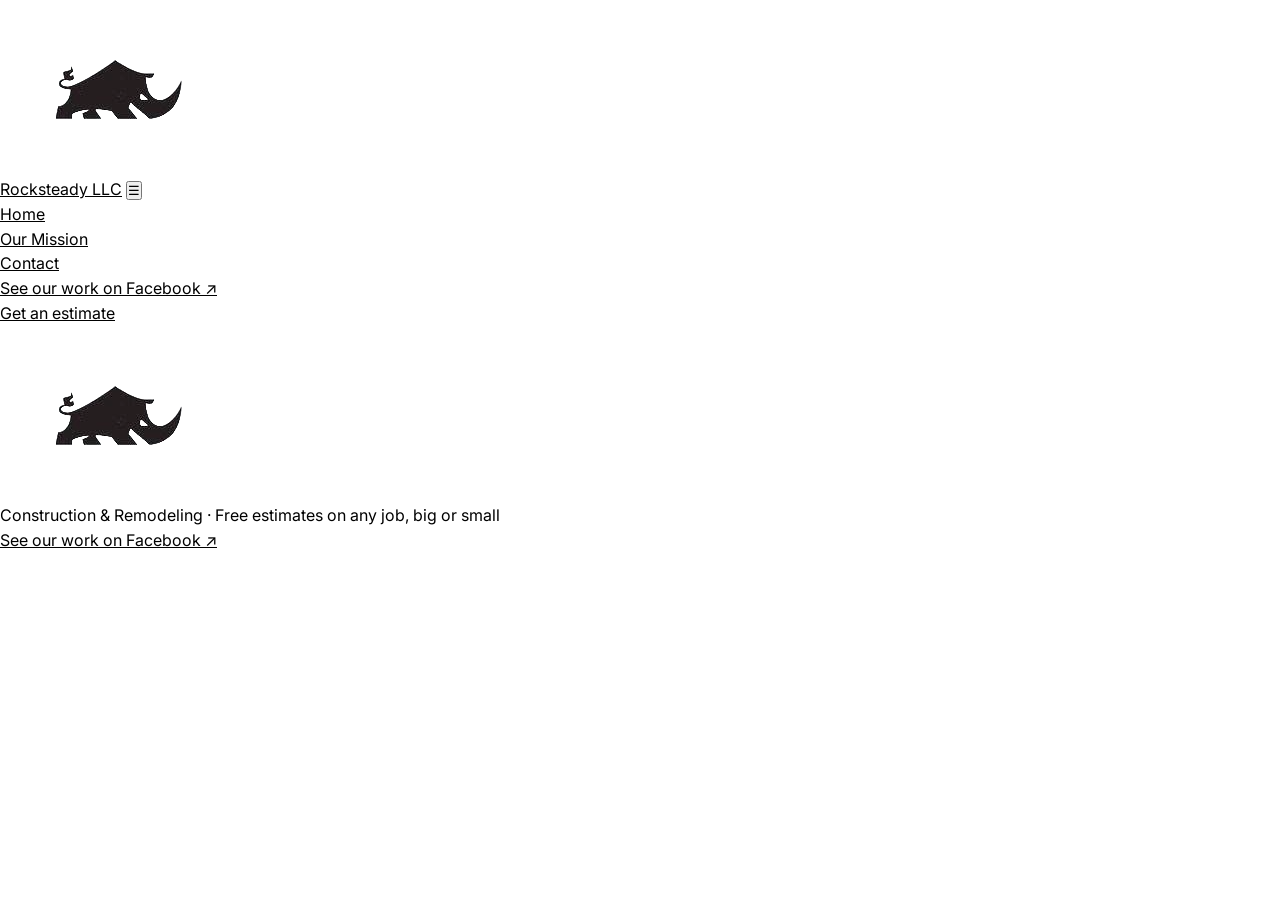
==== contact.html @ 081a8885 "Initial commit" ====
<!DOCTYPE html>
<html lang="en">
<head>
<meta charset="UTF-8">
<meta name="viewport" content="width=device-width, initial-scale=1.0">
<title>Contact Us - TEMPLATE PAGE</title>
<link rel="stylesheet" href="css/styles.css">
</head>
<body data-page="contact">

<header><div id="nav-root"></div></header>

<main>
  <div id="contact-intro-root"></div>
  <div id="contact-body-root"></div>
</main>

<div id="footer-root"></div>

<script src="js/site.js"></script>
<script src="js/contact.js"></script>
</body>
</html>
---- css/styles.css ----
@import url('https://fonts.googleapis.com/css2?family=Archivo:wght@700;900&family=Inter:wght@400;500;600&family=IBM+Plex+Mono:wght@400;500&display=swap');

:root {
  --color-bg: #fafafa;
  --color-text: #1a1a1a;
  --teal: #0d9488;
  --deep-teal: #115e59;
  --aqua: #2dd4bf;
  --muted-blue: #6b7280;
  --line: rgba(36,39,43,0.14);
}

*{box-sizing:border-box; margin:0; padding:0;}

html{scroll-behavior:smooth;}

body{
  font-family:'Inter', sans-serif;
  color:var(--charcoal);
  background:var(--offwhite);
  line-height:1.55;
  -webkit-font-smoothing:antialiased;
}

h1,h2,h3{font-family:'Archivo', sans-serif; font-weight:900; letter-spacing:-0.01em;}

.mono{font-family:'IBM Plex Mono', monospace;}

a{color:inherit;}

img{max-width:100%; display:block;}

a:focus-visible, button:focus-visible{
  outline:3px solid var(--muted-blue);
  outline-offset:3px;
}
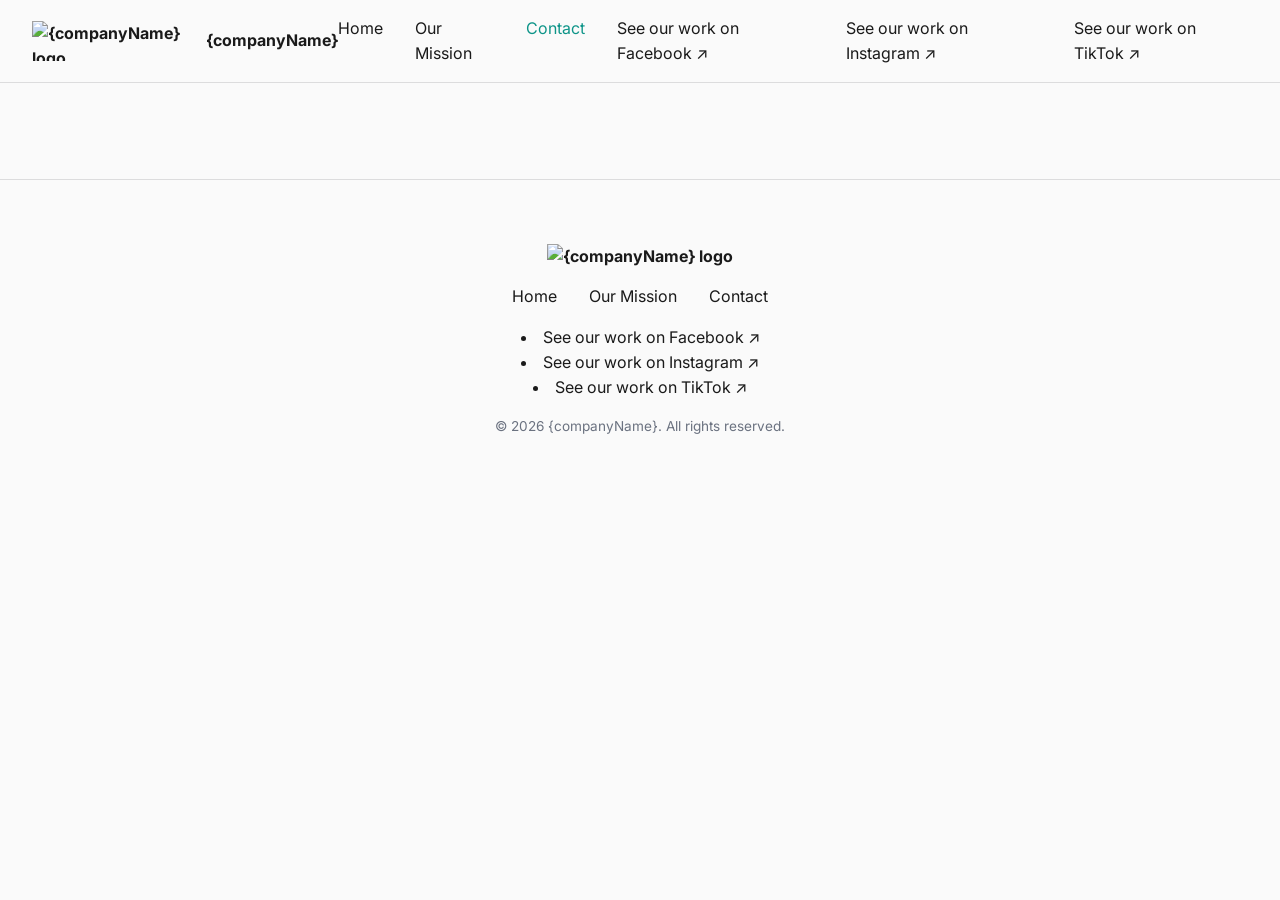
==== commit 0a466b5a: "set up home page and necessary base css styling" ====
--- a/contact.html
+++ b/contact.html
@@ -3,7 +3,7 @@
 <head>
 <meta charset="UTF-8">
 <meta name="viewport" content="width=device-width, initial-scale=1.0">
-<title>Contact Us - TEMPLATE PAGE</title>
+<title>Contact Us - {{COMPANY_NAME}}</title>
 <link rel="stylesheet" href="css/styles.css">
 </head>
 <body data-page="contact">
--- a/css/styles.css
+++ b/css/styles.css
@@ -1,36 +1,290 @@
+/* ============================================================
+   FONTS
+   ============================================================ */
 @import url('https://fonts.googleapis.com/css2?family=Archivo:wght@700;900&family=Inter:wght@400;500;600&family=IBM+Plex+Mono:wght@400;500&display=swap');
 
+
+/* ============================================================
+   1. GLOBAL VARIABLES
+   Change these once here to reskin an entire site.
+   ============================================================ */
 :root {
   --color-bg: #fafafa;
   --color-text: #1a1a1a;
-  --teal: #0d9488;
-  --deep-teal: #115e59;
-  --aqua: #2dd4bf;
-  --muted-blue: #6b7280;
-  --line: rgba(36,39,43,0.14);
-}
-
-*{box-sizing:border-box; margin:0; padding:0;}
-
-html{scroll-behavior:smooth;}
-
-body{
-  font-family:'Inter', sans-serif;
-  color:var(--charcoal);
-  background:var(--offwhite);
-  line-height:1.55;
-  -webkit-font-smoothing:antialiased;
-}
-
-h1,h2,h3{font-family:'Archivo', sans-serif; font-weight:900; letter-spacing:-0.01em;}
-
-.mono{font-family:'IBM Plex Mono', monospace;}
-
-a{color:inherit;}
-
-img{max-width:100%; display:block;}
-
-a:focus-visible, button:focus-visible{
-  outline:3px solid var(--muted-blue);
-  outline-offset:3px;
+
+  --color-primary: #0d9488;       /* was --teal — main brand color */
+  --color-primary-dark: #115e59;  /* was --dark-teal — hover states, emphasis */
+  --color-accent: #2dd4bf;        /* was --aqua — highlights, secondary accents */
+  --color-muted: #6b7280;         /* was --muted-blue — body text, subdued elements */
+  --color-line: rgba(36,39,43,0.14);
+  --color-primary-tint: rgba(13, 148, 136, 0.04); /* light background tint, e.g. featured cards */
+
+  /* spacing scale — keeps padding/margins consistent across sections */
+  --space-sm: 16px;
+  --space-md: 32px;
+  --space-lg: 64px;
+  --space-xl: 96px;
+
+  --max-width: 1200px;
+}
+
+
+/* ============================================================
+   2. RESET + BASE ELEMENTS
+   Applies everywhere, on every page. Don't put page-specific
+   styling here.
+   ============================================================ */
+* { box-sizing: border-box; margin: 0; padding: 0; }
+
+html { scroll-behavior: smooth; }
+
+body {
+  font-family: 'Inter', sans-serif;
+  color: var(--color-text);
+  background: var(--color-bg);
+  line-height: 1.55;
+  -webkit-font-smoothing: antialiased;
+}
+
+h1, h2, h3 {
+  font-family: 'Archivo', sans-serif;
+  font-weight: 900;
+  letter-spacing: -0.01em;
+}
+
+.mono { font-family: 'IBM Plex Mono', monospace; }
+
+a { color: inherit; text-decoration: none; }
+
+img { max-width: 100%; display: block; }
+
+a:focus-visible, button:focus-visible {
+  outline: 3px solid var(--color-muted);
+  outline-offset: 3px;
+}
+
+
+/* ============================================================
+   3. LAYOUT UTILITIES
+   Reusable helper classes referenced by site.js/home.js output.
+   ============================================================ */
+.wrap {
+  max-width: var(--max-width);
+  margin: 0 auto;
+  padding: 0 var(--space-md);
+}
+
+
+/* ============================================================
+   4. NAV
+   Controls #nav-root output from site.js (renderNav).
+   ============================================================ */
+nav {
+  display: flex;
+  align-items: center;
+  justify-content: space-between;
+  padding: var(--space-sm) var(--space-md);
+  border-bottom: 1px solid var(--color-line);
+}
+
+/* logoPosition variants — set via data.business.logoPosition in JSON */
+nav.logo-pos-center { justify-content: center; }
+nav.logo-pos-right { flex-direction: row-reverse; }
+
+.logo {
+  display: flex;
+  align-items: center;
+  gap: 10px;
+  font-weight: 700;
+}
+
+.logo-img { max-height: 40px; width: auto; }
+
+.navlinks {
+  display: flex;
+  gap: var(--space-md);
+  list-style: none;
+}
+
+.navlinks a.active { color: var(--color-primary); }
+
+.nav-cta {
+  background: var(--color-primary);
+  color: #fff;
+  padding: 10px 20px;
+  border-radius: 6px;
+  font-weight: 600;
+}
+
+.navlinks-mobile-toggle {
+  display: none;
+  background: none;
+  border: none;
+  font-size: 1.5rem;
+  cursor: pointer;
+}
+
+/* mobile nav — see section 8 for the breakpoint that activates this */
+.navlinks.open { display: flex; }
+
+
+/* ============================================================
+   5. FOOTER
+   Controls #footer-root output from site.js (renderFooter).
+   ============================================================ */
+footer {
+  border-top: 1px solid var(--color-line);
+  padding: var(--space-lg) 0;
+  margin-top: var(--space-xl);
+}
+
+footer .wrap {
+  display: flex;
+  flex-direction: column;
+  align-items: center;
+  gap: var(--space-sm);
+  text-align: center;
+}
+
+.footer-links {
+  display: flex;
+  gap: var(--space-md);
+  list-style: none;
+}
+
+.copyright {
+  color: var(--color-muted);
+  font-size: 0.85rem;
+}
+
+
+/* ============================================================
+   6. BUTTONS + CTAs
+   Shared across intro CTAs, mission CTA, contact form submit, etc.
+   ============================================================ */
+.btn {
+  display: inline-block;
+  padding: 14px 28px;
+  border-radius: 6px;
+  font-weight: 600;
+  transition: background 0.2s ease, transform 0.2s ease;
+}
+
+.btn-primary {
+  background: var(--color-primary);
+  color: #fff;
+}
+
+.btn-primary:hover { background: var(--color-primary-dark); }
+
+.btn-ghost {
+  background: transparent;
+  border: 1px solid var(--color-line);
+  color: var(--color-text);
+}
+
+.btn-ghost:hover { border-color: var(--color-primary); color: var(--color-primary); }
+
+
+/* ============================================================
+   7. HOME PAGE SECTIONS
+   Controls output from home.js (renderIntro, renderHighlight, renderAbout).
+   Only applies where these classes appear — i.e. only on index.html.
+   ============================================================ */
+.intro {
+  padding: var(--space-xl) 0;
+  text-align: center;
+}
+
+.eyebrow, .section-num {
+  font-family: 'IBM Plex Mono', monospace;
+  color: var(--color-primary);
+  font-size: 0.85rem;
+  text-transform: uppercase;
+  letter-spacing: 0.05em;
+  margin-bottom: var(--space-sm);
+}
+
+.intro h1 { font-size: clamp(2.5rem, 5vw, 4rem); margin-bottom: var(--space-sm); }
+
+.sub {
+  color: var(--color-muted);
+  font-size: 1.1rem;
+  max-width: 600px;
+  margin: 0 auto var(--space-md);
+}
+
+.intro-ctas {
+  display: flex;
+  gap: var(--space-sm);
+  justify-content: center;
+}
+
+.highlight { padding: var(--space-xl) 0; }
+
+.section-head {
+  display: flex;
+  justify-content: space-between;
+  align-items: flex-end;
+  margin-bottom: var(--space-md);
+  gap: var(--space-md);
+}
+
+.highlight-grid {
+  display: grid;
+  grid-template-columns: repeat(auto-fit, minmax(260px, 1fr));
+  gap: var(--space-md);
+}
+
+.highlight-card {
+  border: 1px solid var(--color-line);
+  border-radius: 10px;
+  padding: var(--space-md);
+}
+
+.highlight-card.featured {
+  border-color: var(--color-primary);
+  background: var(--color-primary-tint);
+}
+
+.about { padding: var(--space-xl) 0; }
+
+
+/* ============================================================
+   8. MOBILE / RESPONSIVE
+   ============================================================ */
+@media (max-width: 768px) {
+  .navlinks-mobile-toggle { display: block; }
+
+  .navlinks {
+    display: none;
+    position: absolute;
+    top: 100%;
+    left: 0;
+    right: 0;
+    flex-direction: column;
+    background: var(--color-bg);
+    padding: var(--space-md);
+    border-bottom: 1px solid var(--color-line);
+  }
+
+  .intro-ctas { flex-direction: column; }
+
+  .section-head { flex-direction: column; align-items: flex-start; }
+}
+
+
+/* ============================================================
+   9. SCROLL-REVEAL ANIMATION
+   Controls .reveal / .reveal.in toggled by initReveal() in site.js.
+   ============================================================ */
+.reveal {
+  opacity: 0;
+  transform: translateY(20px);
+  transition: opacity 0.6s ease, transform 0.6s ease;
+}
+
+.reveal.in {
+  opacity: 1;
+  transform: translateY(0);
 }
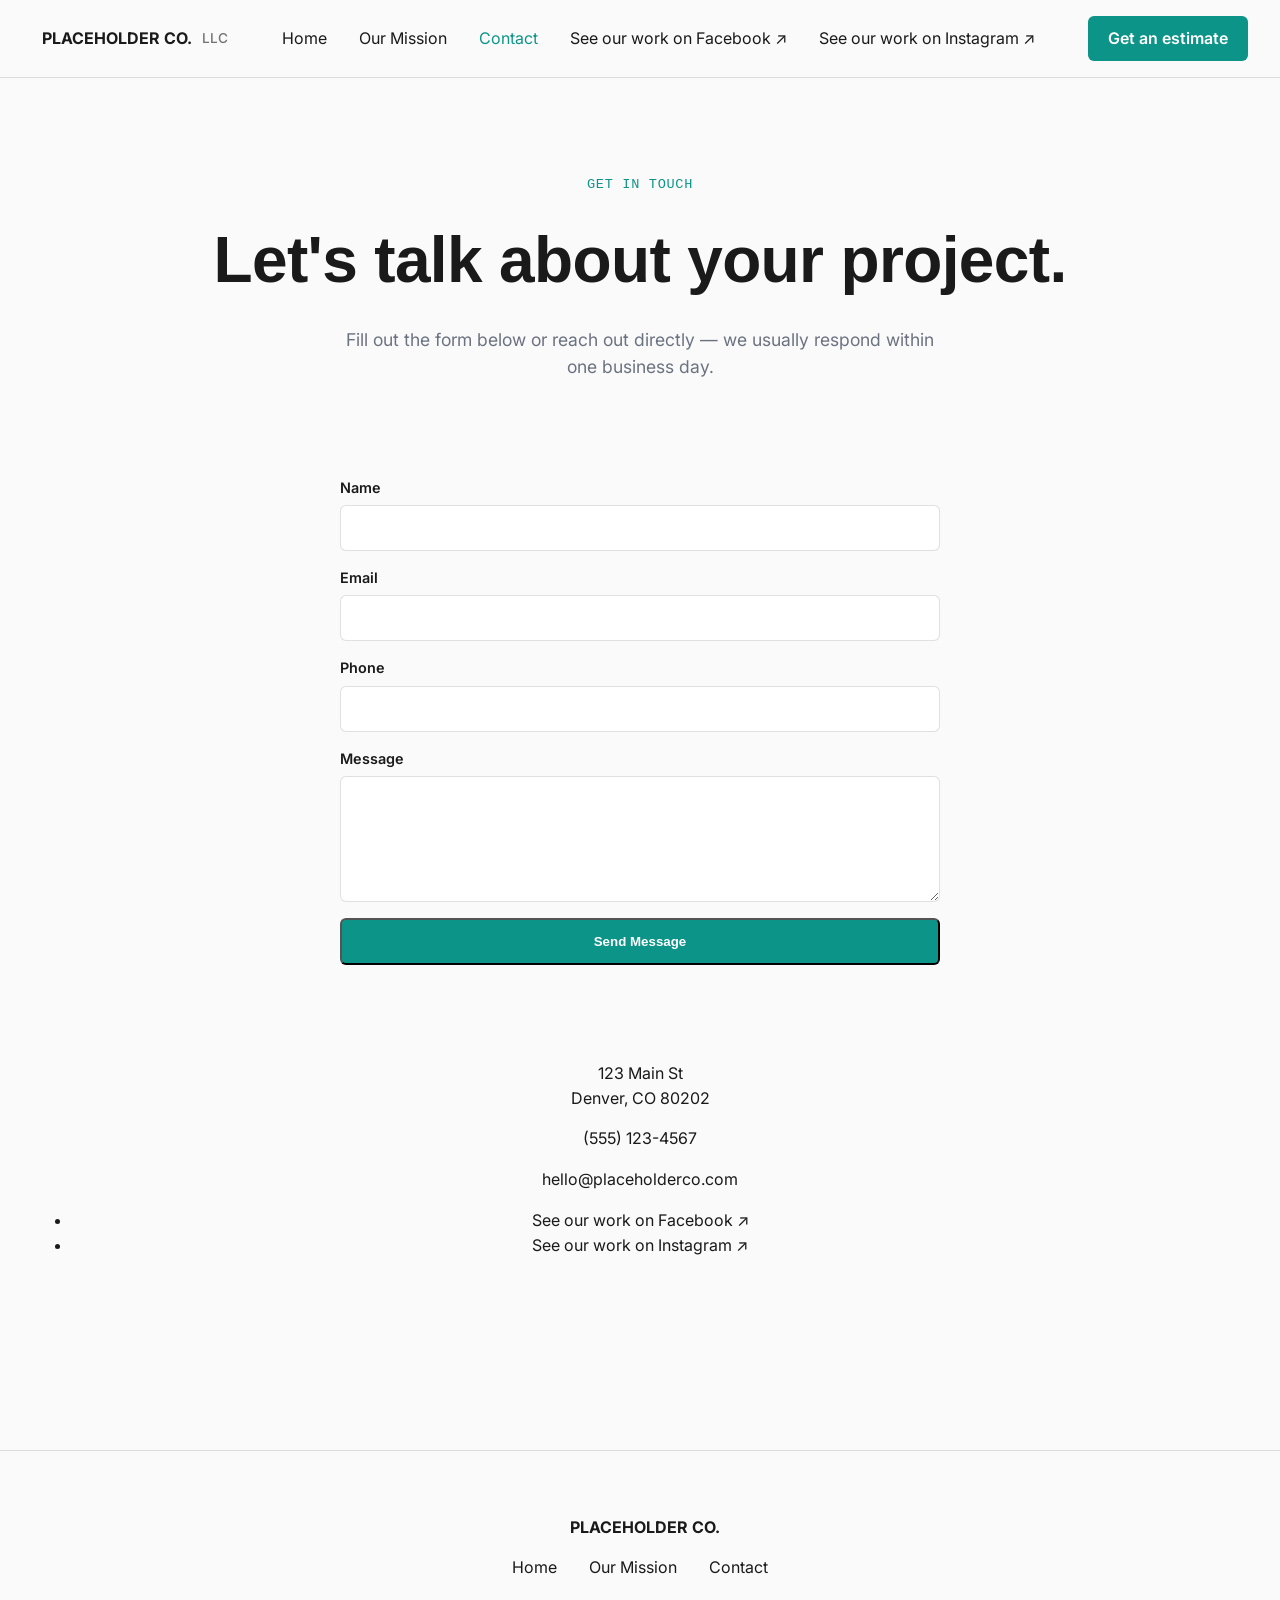
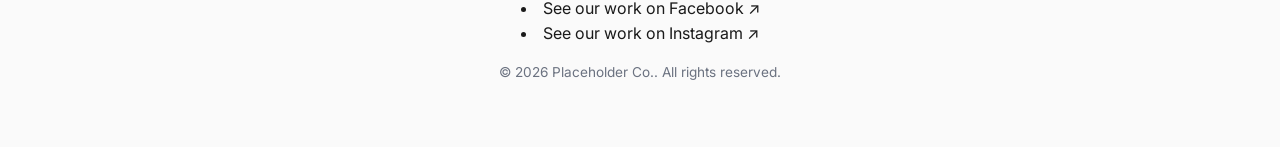
==== commit 54f77436: "added content page and mission page content" ====
--- a/contact.html
+++ b/contact.html
@@ -1,23 +1,24 @@
 <!DOCTYPE html>
 <html lang="en">
-<head>
-<meta charset="UTF-8">
-<meta name="viewport" content="width=device-width, initial-scale=1.0">
-<title>Contact Us - {{COMPANY_NAME}}</title>
-<link rel="stylesheet" href="css/styles.css">
-</head>
-<body data-page="contact">
+  <head>
+    <meta charset="UTF-8">
+    <meta name="viewport" content="width=device-width, initial-scale=1.0">
+    <title>Contact - {{COMPANY_NAME}}</title>
+    <link rel="stylesheet" href="css/styles.css">
+  </head>
+  <body data-page="contact">
 
-<header><div id="nav-root"></div></header>
+    <header><div id="nav-root"></div></header>
 
-<main>
-  <div id="contact-intro-root"></div>
-  <div id="contact-body-root"></div>
-</main>
+    <main>
+      <div id="contact-intro-root"></div>
+      <div id="contact-form-root"></div>
+      <div id="contact-info-root"></div>
+    </main>
 
-<div id="footer-root"></div>
+    <div id="footer-root"></div>
 
-<script src="js/site.js"></script>
-<script src="js/contact.js"></script>
-</body>
+    <script src="js/site.js"></script>
+    <script src="js/contact.js"></script>
+  </body>
 </html>
--- a/css/styles.css
+++ b/css/styles.css
@@ -80,6 +80,7 @@
    Controls #nav-root output from site.js (renderNav).
    ============================================================ */
 nav {
+  position: relative;
   display: flex;
   align-items: center;
   justify-content: space-between;
@@ -191,10 +192,7 @@
    Controls output from home.js (renderIntro, renderHighlight, renderAbout).
    Only applies where these classes appear — i.e. only on index.html.
    ============================================================ */
-.intro {
-  padding: var(--space-xl) 0;
-  text-align: center;
-}
+.intro { padding-top: var(--space-xl); text-align: center; }
 
 .eyebrow, .section-num {
   font-family: 'IBM Plex Mono', monospace;
@@ -220,7 +218,7 @@
   justify-content: center;
 }
 
-.highlight { padding: var(--space-xl) 0; }
+.highlight { padding-top: var(--space-xl); }
 
 .section-head {
   display: flex;
@@ -247,7 +245,7 @@
   background: var(--color-primary-tint);
 }
 
-.about { padding: var(--space-xl) 0; }
+.about { padding-top: var(--space-xl); padding-bottom: var(--space-xl); }
 
 
 /* ============================================================
@@ -287,4 +285,106 @@
 .reveal.in {
   opacity: 1;
   transform: translateY(0);
+}
+
+/* ============================================================
+   10. MISSION PAGE SECTIONS
+   Controls output from mission.js (renderMissionIntro, renderStory,
+   renderValues, renderMissionCta). Only applies on mission.html.
+   ============================================================ */
+.mission-intro {
+  padding-top: var(--space-xl);
+  text-align: center;
+}
+
+.mission-intro h1 { font-size: clamp(2.5rem, 5vw, 4rem); margin-bottom: var(--space-sm); }
+
+.story { padding-top: var(--space-xl); }
+
+.story .body {
+  max-width: 700px;
+  font-size: 1.1rem;
+}
+
+.values { padding-top: var(--space-xl); }
+
+.values-grid {
+  display: grid;
+  grid-template-columns: repeat(auto-fit, minmax(220px, 1fr));
+  gap: var(--space-md);
+}
+
+.value-card {
+  border: 1px solid var(--color-line);
+  border-radius: 10px;
+  padding: var(--space-md);
+}
+
+.mission-cta {
+  padding: var(--space-xl) 0;
+  text-align: center;
+}
+
+/* ============================================================
+   11. CONTACT PAGE SECTIONS
+   Controls output from contact.js (renderContactIntro,
+   renderContactForm, renderContactInfo). Only applies on contact.html.
+   ============================================================ */
+.contact-intro {
+  padding-top: var(--space-xl);
+  text-align: center;
+}
+
+.contact-intro h1 { font-size: clamp(2.5rem, 5vw, 4rem); margin-bottom: var(--space-sm); }
+
+.contact-form-section { padding-top: var(--space-lg); }
+
+#contact-form {
+  max-width: 600px;
+  margin: 0 auto;
+  display: flex;
+  flex-direction: column;
+  gap: var(--space-sm);
+}
+
+.form-field {
+  display: flex;
+  flex-direction: column;
+  gap: 6px;
+}
+
+.form-field label {
+  font-weight: 600;
+  font-size: 0.9rem;
+}
+
+.form-field input,
+.form-field textarea {
+  font-family: 'Inter', sans-serif;
+  font-size: 1rem;
+  padding: 12px;
+  border: 1px solid var(--color-line);
+  border-radius: 6px;
+  background: #fff;
+}
+
+.form-field input:focus,
+.form-field textarea:focus {
+  outline: 2px solid var(--color-primary);
+  outline-offset: 1px;
+}
+
+.contact-info {
+  padding: var(--space-xl) 0;
+  text-align: center;
+}
+
+.contact-info p { margin-bottom: var(--space-sm); }
+
+.contact-map {
+  width: 100%;
+  height: 300px;
+  border: none;
+  border-radius: 10px;
+  margin-top: var(--space-md);
 }
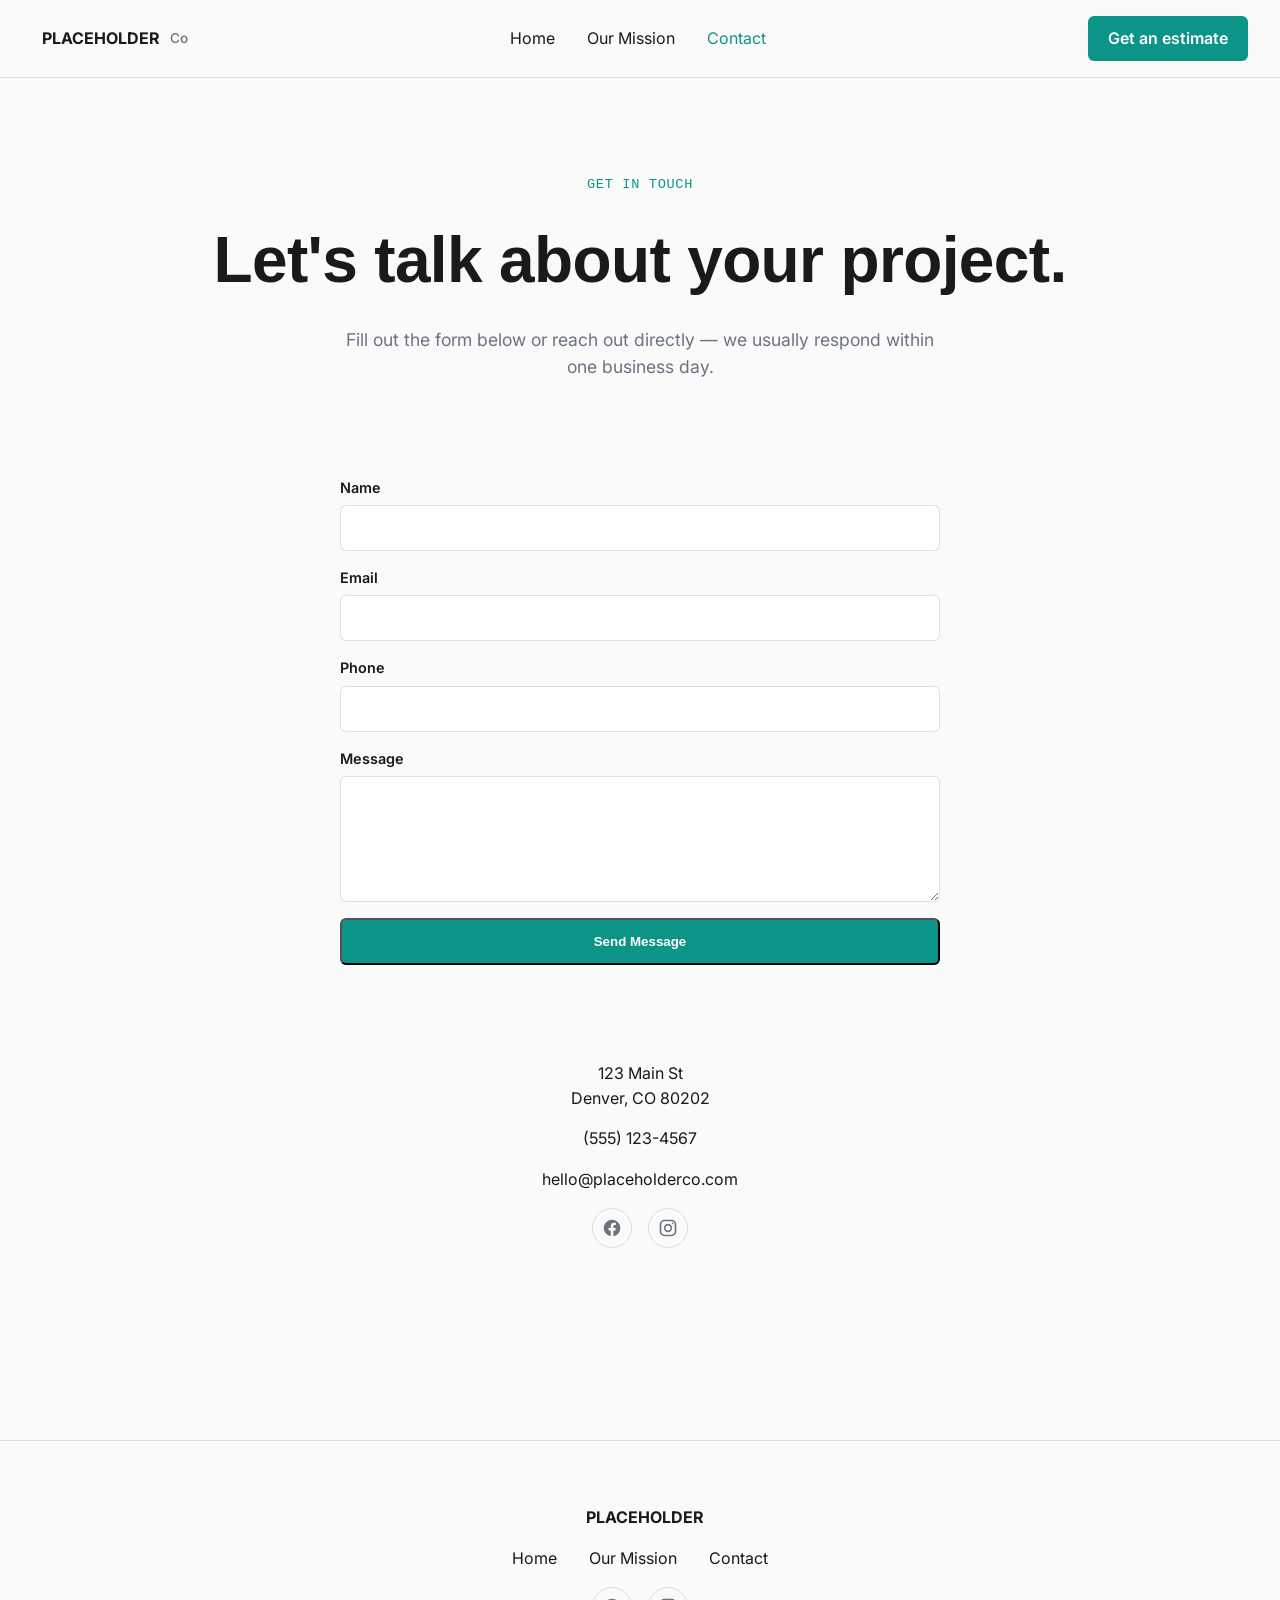
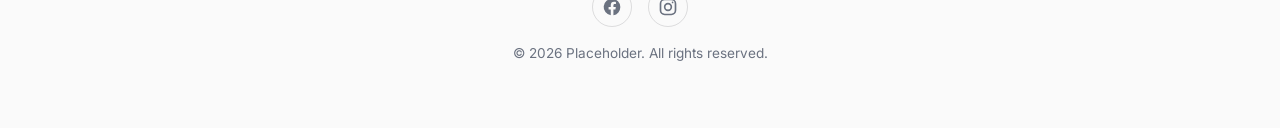
==== commit a9167256: "changed to placeholder co" ====
--- a/contact.html
+++ b/contact.html
@@ -3,7 +3,7 @@
   <head>
     <meta charset="UTF-8">
     <meta name="viewport" content="width=device-width, initial-scale=1.0">
-    <title>Contact - {{COMPANY_NAME}}</title>
+    <title>Contact - Placeholder Co.</title>
     <link rel="stylesheet" href="css/styles.css">
   </head>
   <body data-page="contact">
--- a/css/styles.css
+++ b/css/styles.css
@@ -266,6 +266,8 @@
     border-bottom: 1px solid var(--color-line);
   }
 
+  .nav-cta { display: none; }
+
   .intro-ctas { flex-direction: column; }
 
   .section-head { flex-direction: column; align-items: flex-start; }
@@ -379,6 +381,38 @@
   text-align: center;
 }
 
+.contact-info {
+  list-style: none;
+  display: flex;
+  flex-direction: column;
+  gap: 4px;
+  justify-content: center;
+}
+
+.footer-social {
+  display: flex;
+  gap: var(--space-sm);
+  list-style: none;
+  justify-content: center;
+}
+
+.social-icon {
+  display: flex;
+  align-items: center;
+  justify-content: center;
+  width: 40px;
+  height: 40px;
+  border-radius: 50%;
+  border: 1px solid var(--color-line);
+  color: var(--color-muted);
+  transition: color 0.2s ease, border-color 0.2s ease;
+}
+
+.social-icon:hover {
+  color: var(--color-primary);
+  border-color: var(--color-primary);
+}
+
 .contact-info p { margin-bottom: var(--space-sm); }
 
 .contact-map {
